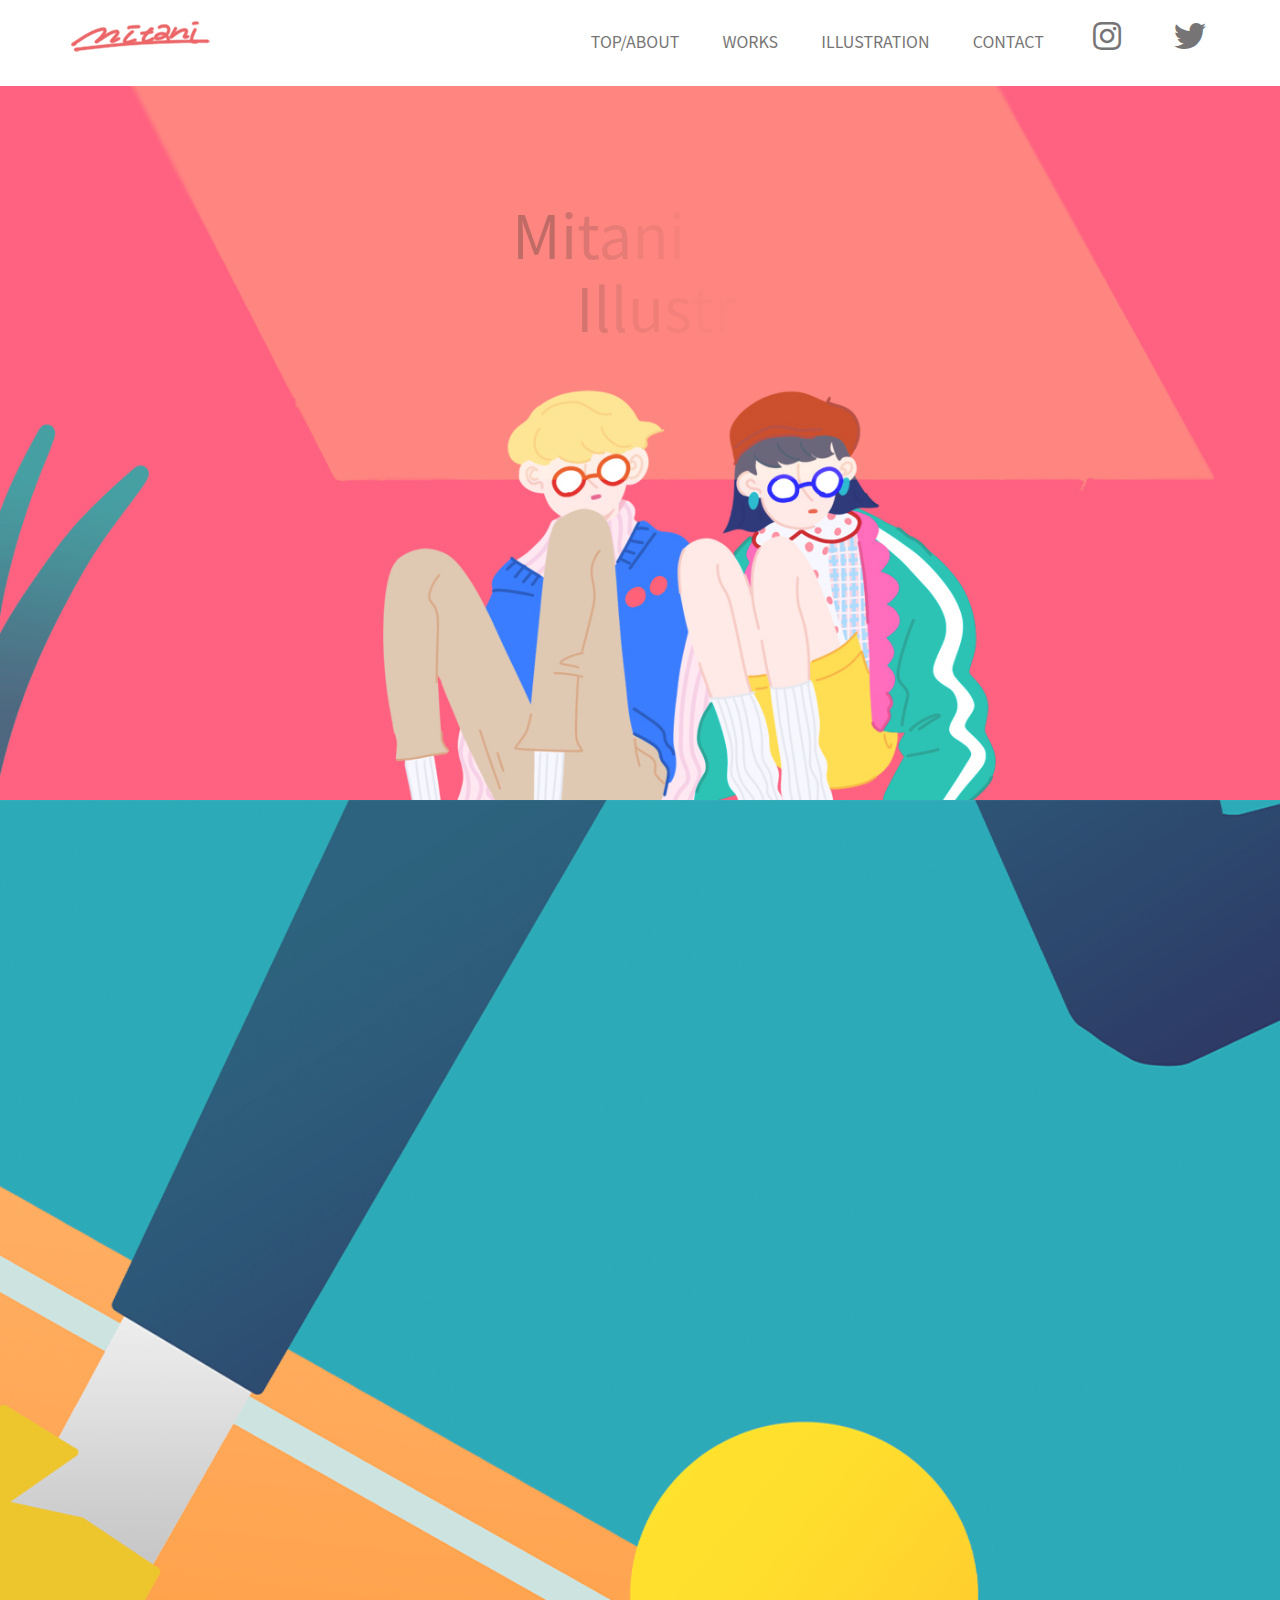
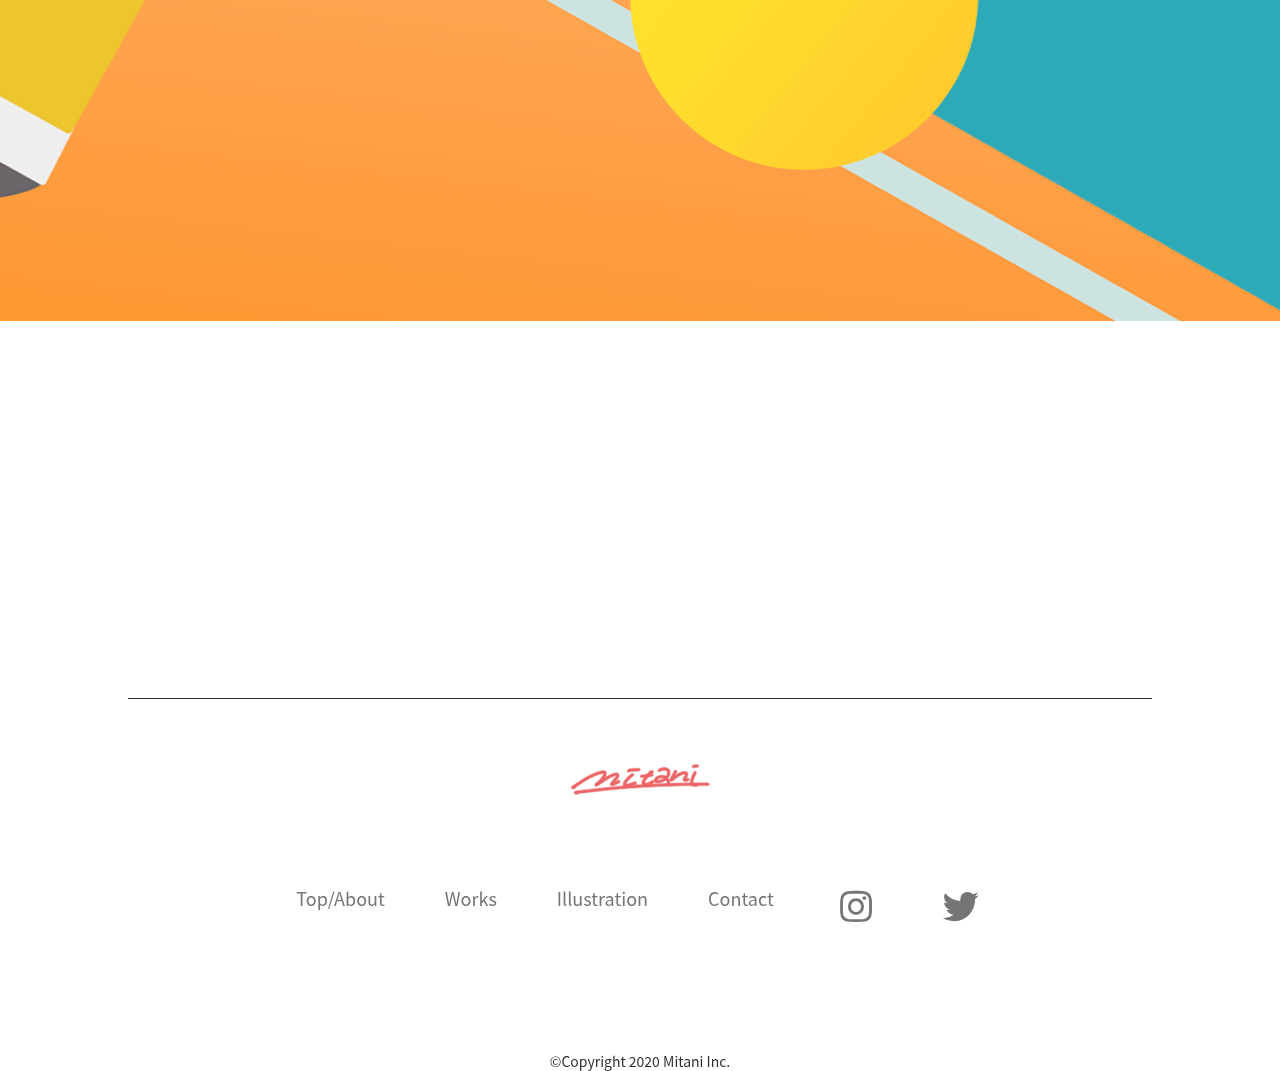
==== Illustrator_mitani/top/index.html @ fb699478 "Add files via upload" ====
<!doctype html>
<html>
<head>
<meta charset="UTF-8">
<title>Mitani Illustration</title>

   <meta name="viewport" content="width=device-width,initial-scale=1.0">

    <meta name="description" content="">

    <meta property="og:title" content="mitani">

    <meta property="og:description" content=""> 

    <meta property="og:type" content="website">

    <meta property="og:url" content="#">

    <meta property="og:site_name" content="mitani">

    <meta name="format-detection" content="telephone=no">

    <link rel="canonical" href="#">

    <link rel="apple-touch-icon-precomposed" href="../common/images/meta/touch_icon.jpg">

    <link rel="shortcut icon" href="../common/images/logo.png">

	<link href="https://use.fontawesome.com/releases/v5.6.1/css/all.css" rel="stylesheet">
	
	<link rel="stylesheet" href="../common/css/reset.css">	
	
	<link rel="stylesheet" href="css/style.css">
	
	<link href="https://fonts.googleapis.com/css?family=Noto+Sans+JP:400,500,700&display=swap" rel="stylesheet">
	
	<script src="../common/js/jquery-3.4.1.min.js"></script>

	
</head>

<body>
	
<header class="navigation">
	<div class="header">
	  <div class="logo"> <a href="../top/index.html"><img src="../common/images/logo.png"></a></div>
	  <a class="nav-button" href="#">
		<span></span>
		<span></span>
		<span></span>
	  </a>
	  <nav class="nav-wrap close">
		<ul class="nav">
		  <li><a href="index.html">Top/About</a></li>
		  <li><a href="../works/index.html">Works</a></li>
		  <li><a href="../illastration/index.html">Illustration</a></li>
		  <li><a href="../contact/index.html">Contact</a></li>
		<li><a href="https://www.instagram.com/mitani_m.y/"><i class="fab fa-instagram fa-2x fa-fw"></a></i></li>
		<li><a href="https://twitter.com/mitani_0319"><i class="fab fa-twitter fa-2x fa-fw"></a></i></li>
		</ul>
	  </nav>
	</div>
</header>
<div id="wrapper">

	<section class="main">
		<h1 class="site_title target">Mitani</h1>
		<h1 class="site_title_bm target2">Illustration</h1>
		<img src="images/top_main_sp.jpg" class="main_sp img_sp" alt="メインビジュアル">
　 　　　<img src="images/top_main.jpg" class="main_pc img_pc" alt="メインビジュアル">
	</section>
	
	<section class="about_main">
		<div class="fadein">
			<div class="text-right">
				<div class="profile_img"><img src="images/profile_img_sp.png" class="img_sp" alt=""><img src="images/profile_white.png" class="img_pc" alt="プロフィール文章の下の画像">
					<div class="profile-text_inner">
						<h1 class="profile_title text-center">Profile</h1>
						<h2 class="profile_name text-center">Mitani</h2>
						<p class="profile_school text-center">桑沢デザイン研究所在学　ビジュアルデザイン専攻</p>
						<p class="profile_sentence text-left">自主制作の一環として、イラストを制作。イラストで広告やパッケージ、CDジャケットなどの仕事に携わりたいと思っています。<br>
						[受賞歴」<br>
						2019年度　ペーターズギャラリーコンペ　鈴木成一賞を受賞</p>
					</div>
				</div>
			</div>
		</div>
	<div class="fadein">
		<div class="concept_img"><img src="images/concept_white.png" class="img_pc" alt="コンセプト文章の下の画像">
								<img src="images/concept_img_sp.png" class="img_sp" alt="コンセプト文章の下の画像">
			<div class="concept">
				<h1 class="concept_title">Concept</h1>
				<div class="concept-tex_inner">
					<p class="concept_sentence text-left">平面構成のようなイラストレーションでカラフルだけど見ていて疲れない色合い。<br>
					お洒落な男の子と女の子を描くことを目指しています。</p>
				</div>
			</div>
		</div>
	</div>
	</section>

	<section class="insta_inner">
		<div class="fadein">
			<h2 class="instagram_title text-center">Instagram</h2>
			<script src="https://apps.elfsight.com/p/platform.js" defer></script>
			<div class="elfsight-app-e141dd8c-23d3-4271-805c-89e4c3fab37d"></div>
			<a href="https://www.instagram.com/mitani_m.y/">
				<div class="sns_inner text-center">
					<div class="sns-btn">
							<i class="fab fa-instagram fa-fw insta_icon"></i>
							<span>Follow my Instagram</span>
							<i class="fas fa-chevron-right next"></i>
					</div>
				</div>
			</a>
		</div>
	</section>
	<footer class="hr">
       <h1 class="logo_footer">
              <img src="../common/images/logo.png">
       </h1>    
                <!--メニュー-->
          <div class="footer_menu">        
			<ul class="footer_nav">
					<li class="footer_nav_title"><a href="index.html">Top/About</a></li>
					<li class="footer_nav_title"><a href="../works/index.html">Works</a></li>
					<li class="footer_nav_title"><a href="../illastration/index.html">Illustration</a></li>
					<li class="footer_nav_title"><a href="../contact/index.html">Contact</a></li>
					<li class="footer_nav_title"><a href="https://www.instagram.com/mitani_m.y/"><i class="fab fa-instagram fa-2x fa-fw"></a></i></li>
					<li class="footer_nav_title"><a href="https://twitter.com/mitani_0319"><i class="fab fa-twitter fa-2x fa-fw"></a></i></li>
			</ul>
			  	<div class="copyrights"><small>&copy;Copyright 2020 Mitani Inc.</small></div>
          </div>              
	</footer>
<!--footerここまで-->	
	
</div>
</body>
</html>
---- Illustrator_mitani/top/css/style.css ----
@charset "UTF-8";
/* CSS Document */

#eapps-instagram-feed-1 a {
	color: #fff!important;
	background-color: #fff!important;
}


html{
	font-size: 62.5%;
}
body{

	color: #000000;
	font-family: "Gill Sans","Noto Sans CJK JP";
	font-size: 1.4rem;
	-webkit-font-smoothing:antialiased;
	-moz-osx-font-smoothing:gravscale;
}

a{
	text-decoration: none;
	color: #595757;
}
ul{
	list-style: none;
}
li{
	list-style: none;
}
img{
	max-width: 100%!important;
	height: auto!important;
}
.text-center{
	text-align: center;
}
.img_sp{
	display: none;
}
/*-------------------------------------


header

---------------------------------------*/
.header {
  display: flex;
  justify-content: space-between;
  padding: 20px;
background-color: #fff;
	box-sizing: border-box;
}
.navigation{
		position:sticky;
		z-index: 500;
		box-sizing: border-box;
		width: 100%;
	}

.nav-button {
  display: none;

}
.nav a {
    font-size: 1.6rem;
	text-transform: uppercase;
  }
.nav a:hover{
	color: #ec5939; 
}
 .nav li {
    display: inline-block;
    margin: 0 20px;
  }
.nav li:last-of-type{
	margin-right: 50px;
}
.logo{
	margin-left: 50px;
}
.nav-wrap.open {
  display: block;
}
.nav-wrap.close {
  display: none;
}

/*-------------------------------------------------

mainvsual

-------------------------------------------------*/
.main{
	position: relative;
}
.site_title{
	position: absolute;
	top: 18%;
    left: 40%;
    font-size: 6rem;
}
.site_title_bm{
	position: absolute;
	top:28%;
	left: 45%;
	font-size: 6rem;
}
.indent{
	text-indent: 2rem;
}
.main_pc{
	width: 100%;
}

/*-------------------------------------------------

profile

-------------------------------------------------*/
.about_main{
	background-image: url(../images/profile_bg.png);
    background-size: cover;
    padding-bottom: 72px;
    background-repeat: no-repeat;
    background-position: center;
}
.profile_img{
	color: #000000;
	text-align: right;
    top: 80px;
	position: relative;

}
.profile-text_inner{
	width: 420px;
	position:absolute;
	z-index: 20;
	right: 150px;
	top:112px;

}
.profile_title{
	letter-spacing: 0.1em;
    font-weight: bold;
	font-size: 4.8rem;
 	margin: 0 auto 40px;

}
.profile_name{
	font-size: 2.4rem;
	font-weight: bold;
	margin-bottom: 30px;
}
.profile_school{
	margin-bottom: 20px;
	font-size: 1.8rem;
	font-weight: 700;
}
.profile_sentence{
	text-align: left;
	line-height: 28px;
	font-size: 1.4rem;
	font-weight: 700;
}
 .fadein {
  opacity: 0;
  transform : translate(0, 50px);
  transition : all 1500ms;
}

.fadein.scrollin{
  opacity: 1;
  transform: translate(0, 0);
}

/*-------------------------------------------------

concept

-------------------------------------------------*/

.concept_img{
	margin-top: 120px;
	margin-left: 10px;
	position: relative;
}


.concept-tex_inner{
	width: 420px;
	position: absolute;
	z-index: 10;
	left: 219px;
	top:117px;

}
.concept_sentence{
	font-weight: 700;
	font-size: 2.2rem;
	line-height: 44px;
	
}
.concept_title{
	letter-spacing: 0.1em;
	position: absolute;
	z-index: 20;
	left: 100px;
	top: 95px;
	font-weight: bold;
	font-size: 4.8rem;
	writing-mode: vertical-rl;
    -ms-writing-mode: tb-rl;
    -webkit-writing-mode:vertical-rl; 
}


/*-------------------------------------------------

instagram

-------------------------------------------------*/

.instagram_title{
	font-weight: bold;
	font-size: 4.8rem;
	margin-bottom: 80px;
	margin-top: 32px;
}
.insta_inner{
	margin: 112px 100px 0;
}

.sns-btn{
	height: auto;
	position: relative;
    display: inline-block;
    width: 363px;
    padding: 23px 0 20px;
    border: 3px solid #000;
    font-size: 2.2rem;
    letter-spacing: .04em;
    text-align: center;
    text-decoration: none;
    box-sizing: border-box;
    border-radius: 2px;
}

.sns_inner{
	margin-bottom: 64px;
}

/*-------------------------------------------------

footer

-------------------------------------------------*/
.hr{
	 height: 1px;
  	border: none;
 	 border-top: 1px #000000 solid;
	width: 80%;
	text-align: center;
	margin: 0 auto;
}
.logo_footer{
	margin: 64px 0;
	text-align:center;
}
.footer_nav{
	justify-content: center;
	display: flex;
	margin-bottom: 104px;
	
}
.footer_nav_title{
	text-align: center;
	display:inline-block;
	font-size: 1.8rem;
	font-weight: 500;
	padding:  30px 30px 25px 30px;
}
.footer_nav_title a:hover{
	color: #ec5939; 
}
.copyrights{
	text-align: center;
	margin-bottom: 32px;
}
/*スマホ*/
	
@media screen and (min-width: 481px) {
  .nav-wrap {
    display: block !important;
  }
}
@media screen and (max-width: 920px){
	
	.nav li{
		    margin: 0 10px;
	}
	.nav a{
		    font-size: 1.2rem;
	}
	.site_title{
		    top:10%;
	}
}
@media screen and (max-width: 720px) {


#wrapper{
width:100%;
overflow-x: hidden !important;
}
.img_sp{
		display: block;
	}	
.img_pc{
		display: none;
	}

.nav-wrap.close {
    display: none;
}
.nav-wrap.open {
    display: block;
}

.content {
  padding: 20px;
}
.nav-button {
    display: block;
    cursor: pointer;
  }
.nav-wrap {
    position: fixed;
    left: 0;
    top: 0;
    display: none;
    z-index: 10;
    background-color: rgba(0, 0, 0, 0.7);
    width: 100%;
    height: auto;
	}
  .nav {
      height: 100%;
      position: relative;
      overflow-x: hidden;
      overflow-y: auto;
    }
 .nav li {
      display: block;
      margin: 2em;
	}
	.nav li:last-of-type{
		margin-bottom: 100px;
	}
 .nav a {
        color: #fff;
        font-size: 18px;
      }
  /*メニューボタンのエフェクト*/
  .nav-button,
  .nav-button span {
    display: inline-block;
    transition: all 0.4s;
    box-sizing: border-box;
  }
  .nav-button {
    z-index: 20;
    position: relative;
    width: 40px;
    height: 36px;
  }
  .nav-button span {
    position: absolute;
    left: 0;
    width: 100%;
    height: 4px;
    background-color: #ec5939;
    border-radius: 4px;
  }
  .nav-button span:nth-of-type(1) {
    top: 0;
  }
  .nav-button span:nth-of-type(2) {
    top: 16px;
  }
  .nav-button span:nth-of-type(3) {
    bottom: 0;
  }
  .nav-button.active span:nth-of-type(1) {
    -webkit-transform: translateY(16px) rotate(-45deg);
    transform: translateY(16px) rotate(-45deg);
  }
  .nav-button.active span:nth-of-type(2) {
    opacity: 0;
  }
  .nav-button.active span:nth-of-type(3) {
    -webkit-transform: translateY(-16px) rotate(45deg);
    transform: translateY(-16px) rotate(45deg);
  }
	.logo{
		margin-left: 0;
	}
	/*--------------------
	
	main
	------------------------*/
	.main{
		line-height: 0;
	}
	.main_sp{
		width: 100%;
	}
	.site_title_bm{
		top: 40%;
    	left: 38%;
    	font-size: 4rem;
	}
	.site_title{
		top: 28%;
    	left: 20%;
    	font-size: 4rem;
	}
	.about_main{
		background-image: url("../images/profile_bg_sp.jpg");
	}
	.profile_title{
		    font-size: 2.8rem;
    		margin: 0 auto 20px;
	}
	.profile_name{
		    font-size: 1.8rem;
    	margin-bottom: 10px;
	}
	.profile_school{
		line-height: 16px;
		margin-bottom: 8px;
    	font-size: 0.8rem;
		text-align: left;
	}
	.profile_sentence{
		line-height: 16px;
    	font-size: 0.8rem;
	}
	.profile-text_inner{
  	width: 65%;
    right: 17%;
    top: 17%;
	}
	.profile_img{
		top: 120px;
		margin-bottom: 260px;
	}
	.concept_img{
		margin-left: 0;
		margin-right: 40px;
	}
	.concept_title{
    left: 10%;
    top: 25%;
    font-size: 3rem;
	}
	.concept-tex_inner{
		left: 25%;
        top: 35%;
    	width: 210px;
	}
	.concept_sentence{
		font-size: 1.2rem;
    	line-height: 24px;
	}
	/*-------------------------------------
	
	
	insta
	
	-------------------------------------*/
	.instagram_title {
    font-size: 3.6rem;
    margin-bottom: 40px;
	}
	.insta_inner{
	    margin: 64px 40px 0;
}
	.next{
		color: #595757;
    	vertical-align: middle;
    	margin-left: 5px;
	}

	.sns-btn{
		padding: 10px 0;
		width: 250px;
		border: 2px solid #595757;
		font-size: 1.4rem;
	}
	.insta_icon{
		vertical-align: middle;
	}
	.footer_nav{
		display: block;
	}
	.footer_nav_title{
		padding: 20px;
	}
	 .fadein {
  transform : translate(0, 25px);
  transition : all 800ms;
}

}


	
	
	
	
	
	
	
	
	
	
	
	
}
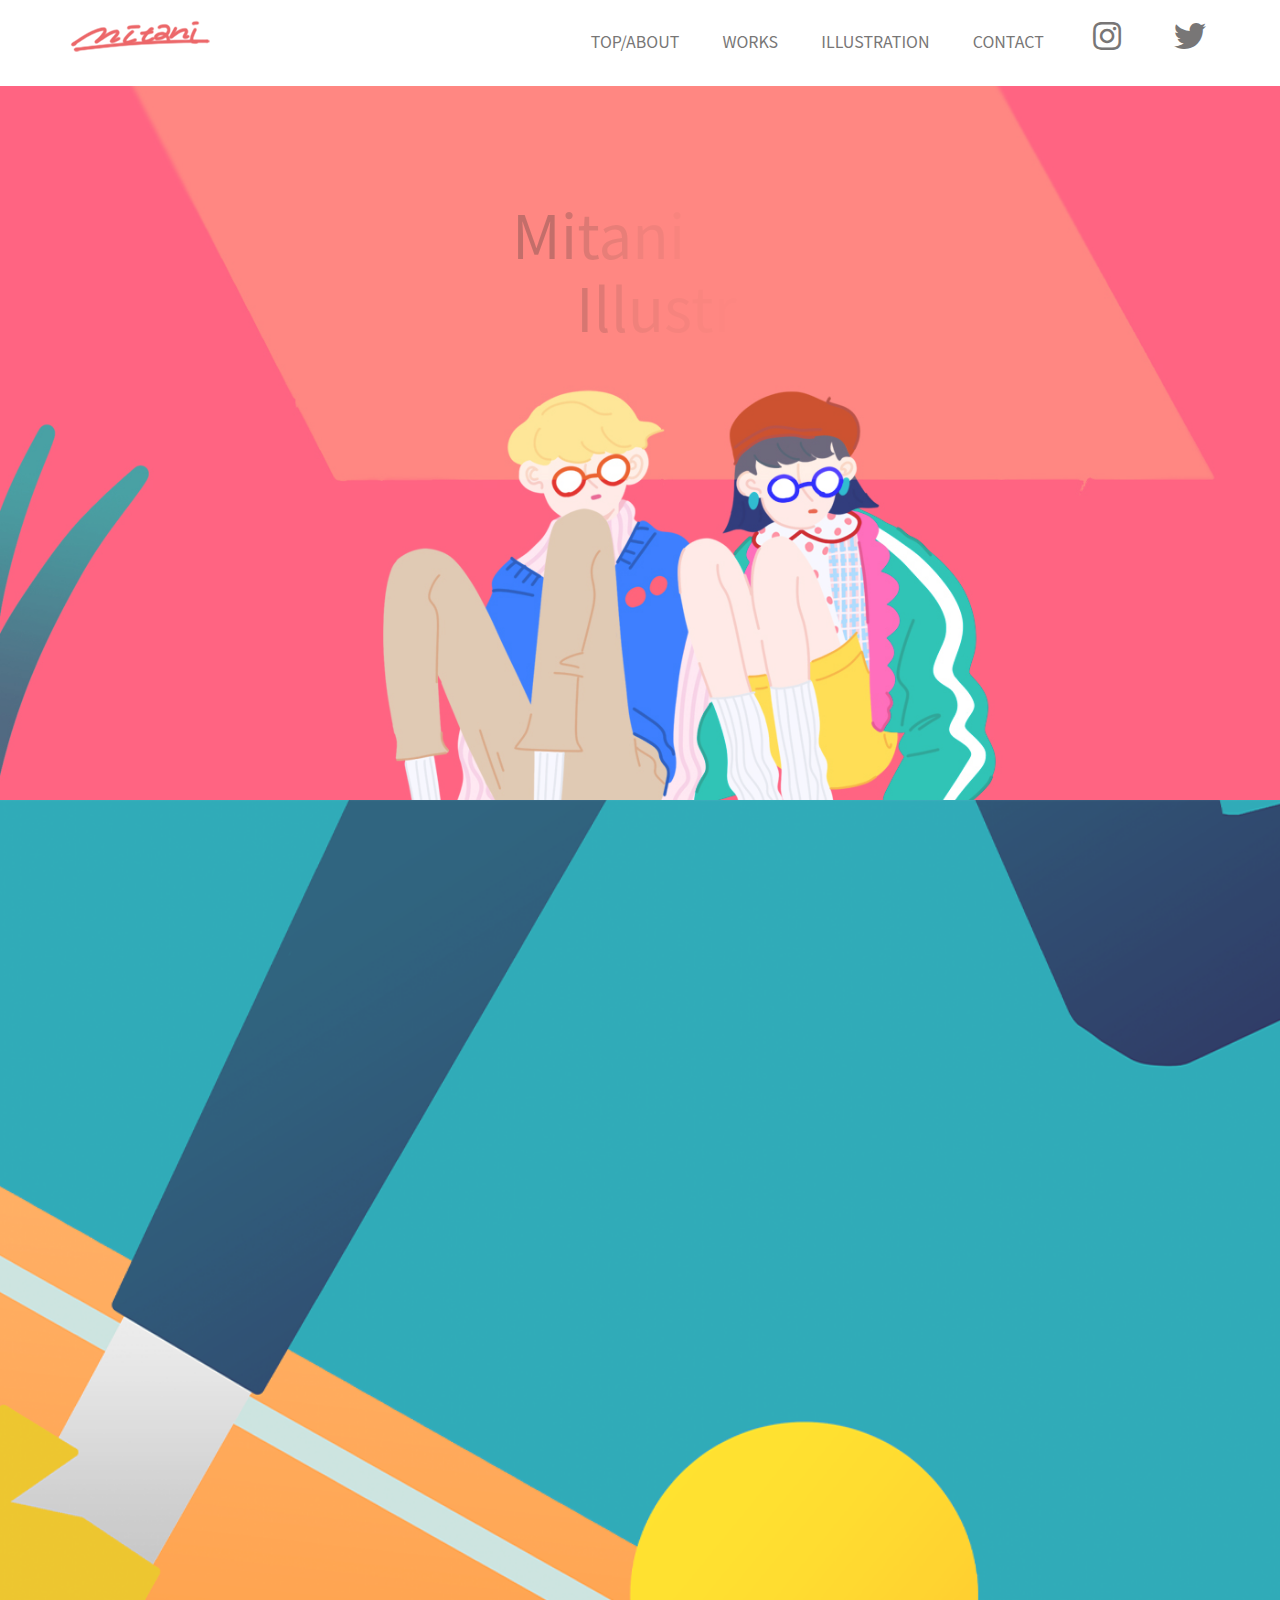
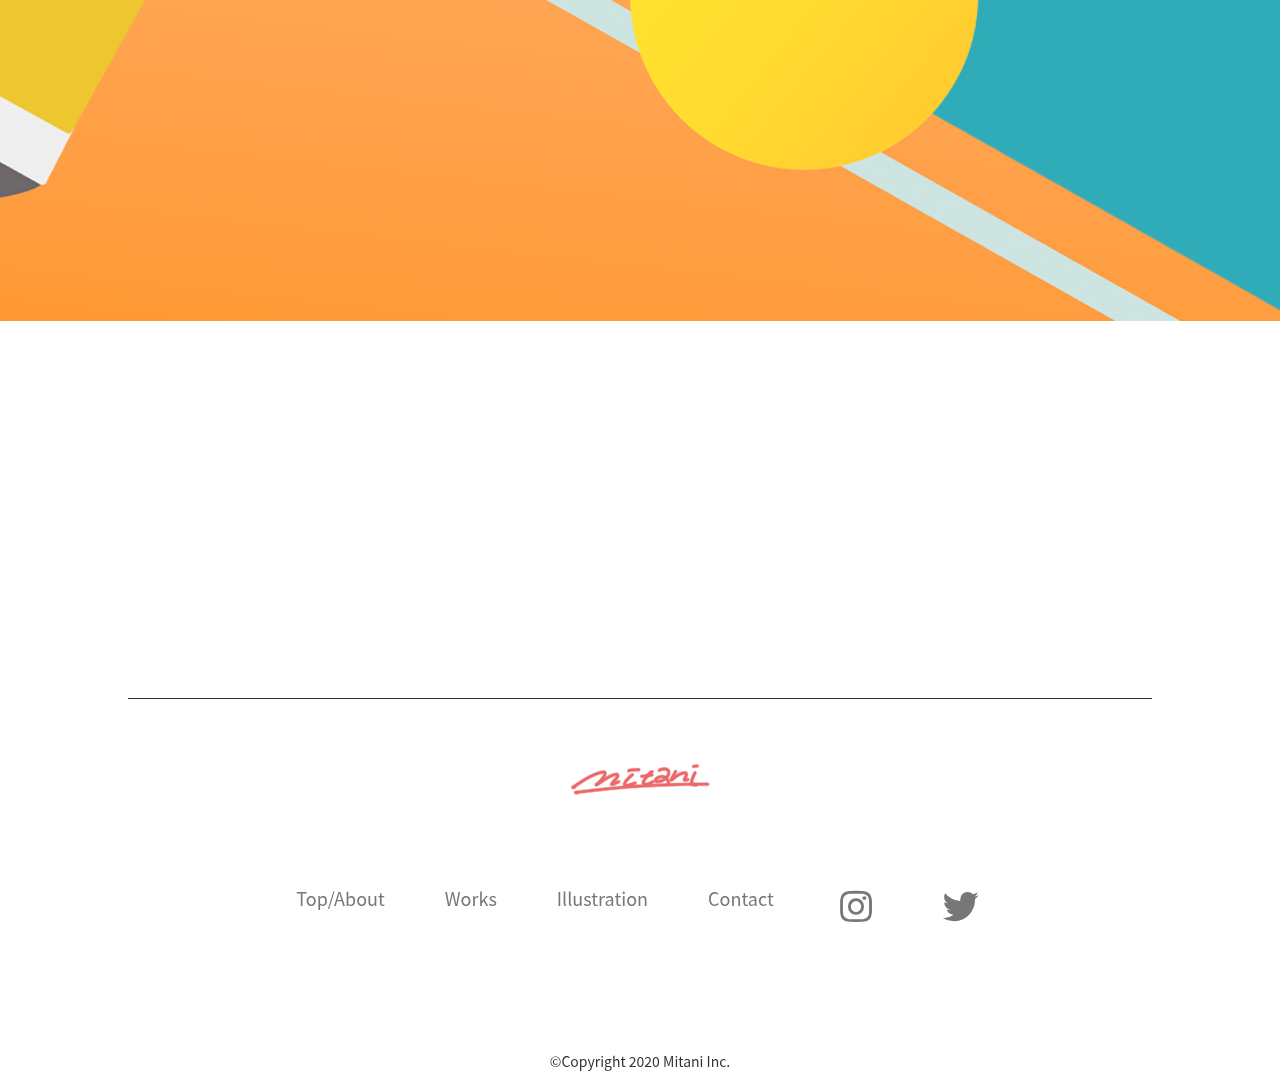
==== commit 293fd6b1: "Update index.html" ====
--- a/Illustrator_mitani/top/index.html
+++ b/Illustrator_mitani/top/index.html
@@ -3,39 +3,22 @@
 <head>
 <meta charset="UTF-8">
 <title>Mitani Illustration</title>
-
    <meta name="viewport" content="width=device-width,initial-scale=1.0">
-
     <meta name="description" content="">
-
     <meta property="og:title" content="mitani">
-
     <meta property="og:description" content=""> 
-
     <meta property="og:type" content="website">
-
     <meta property="og:url" content="#">
-
     <meta property="og:site_name" content="mitani">
-
     <meta name="format-detection" content="telephone=no">
-
     <link rel="canonical" href="#">
-
     <link rel="apple-touch-icon-precomposed" href="../common/images/meta/touch_icon.jpg">
-
     <link rel="shortcut icon" href="../common/images/logo.png">
-
 	<link href="https://use.fontawesome.com/releases/v5.6.1/css/all.css" rel="stylesheet">
-	
 	<link rel="stylesheet" href="../common/css/reset.css">	
-	
 	<link rel="stylesheet" href="css/style.css">
-	
 	<link href="https://fonts.googleapis.com/css?family=Noto+Sans+JP:400,500,700&display=swap" rel="stylesheet">
-	
 	<script src="../common/js/jquery-3.4.1.min.js"></script>
-
 	
 </head>
 
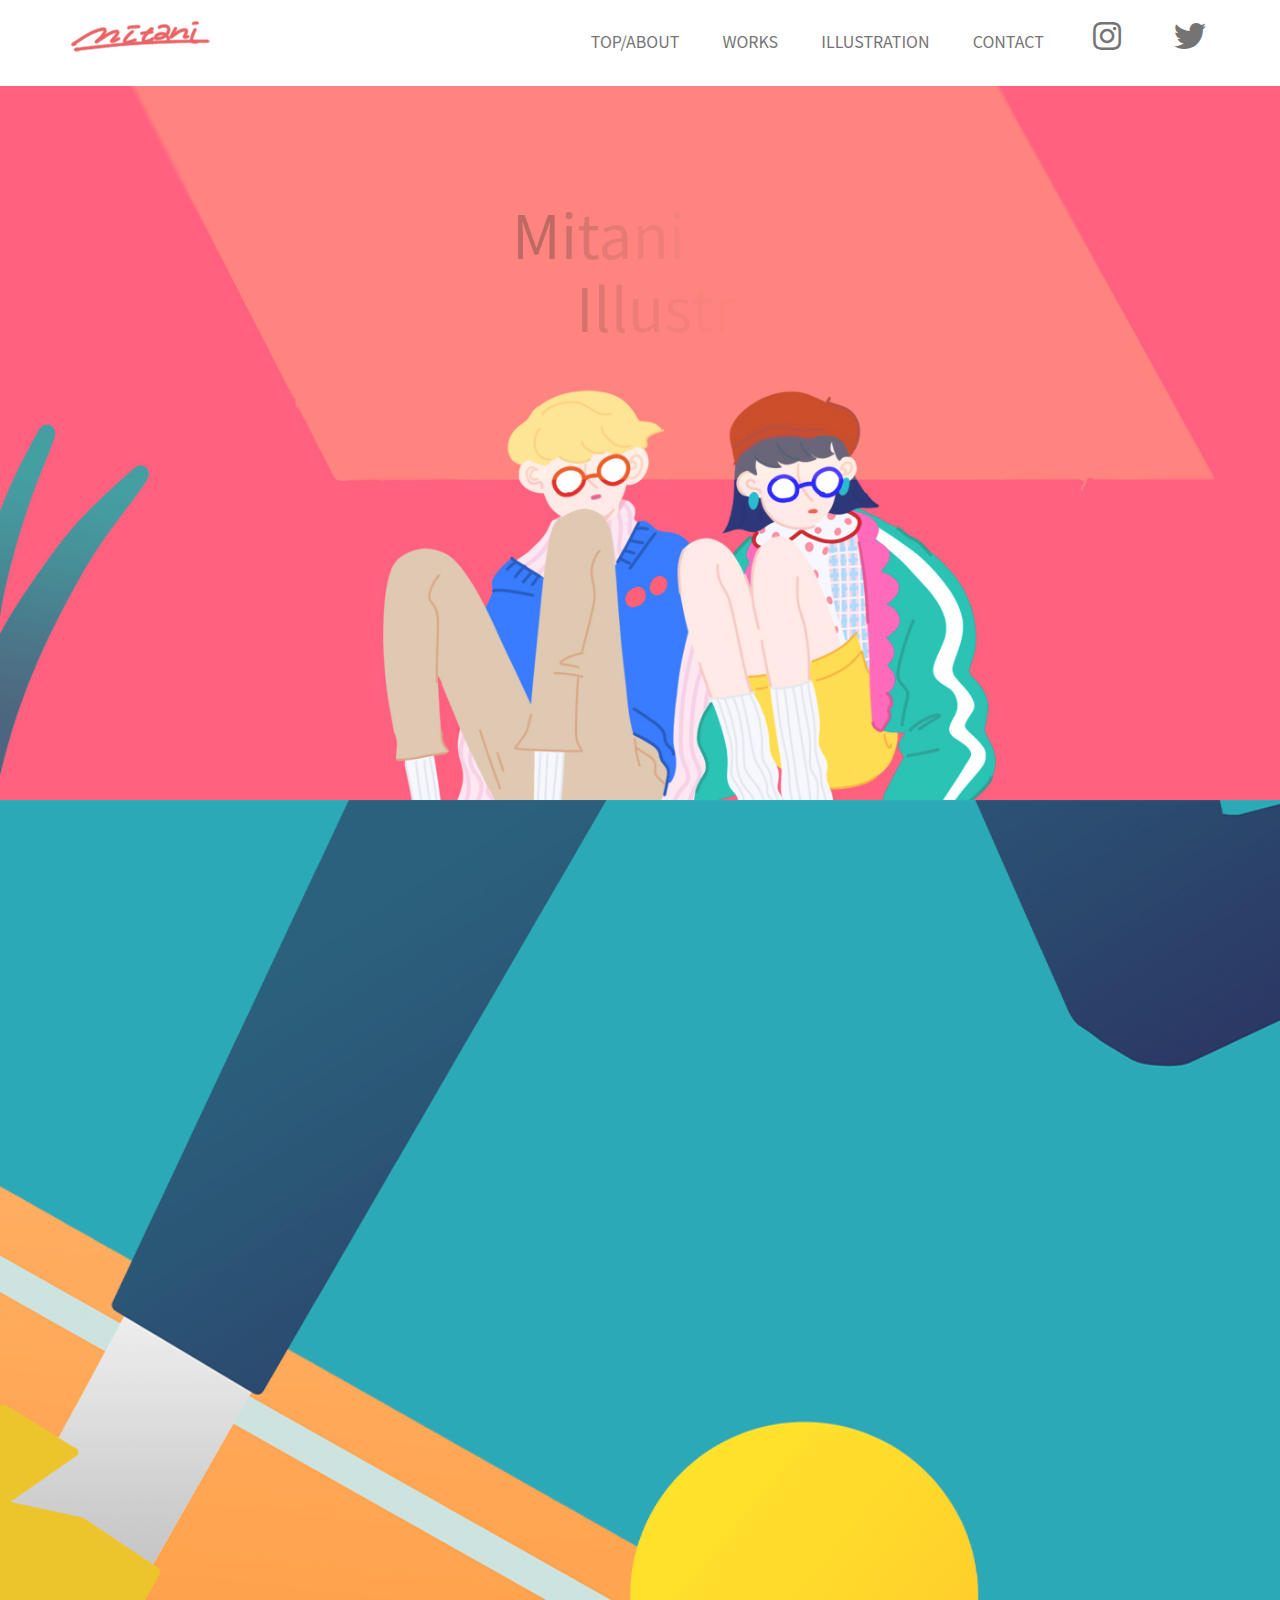
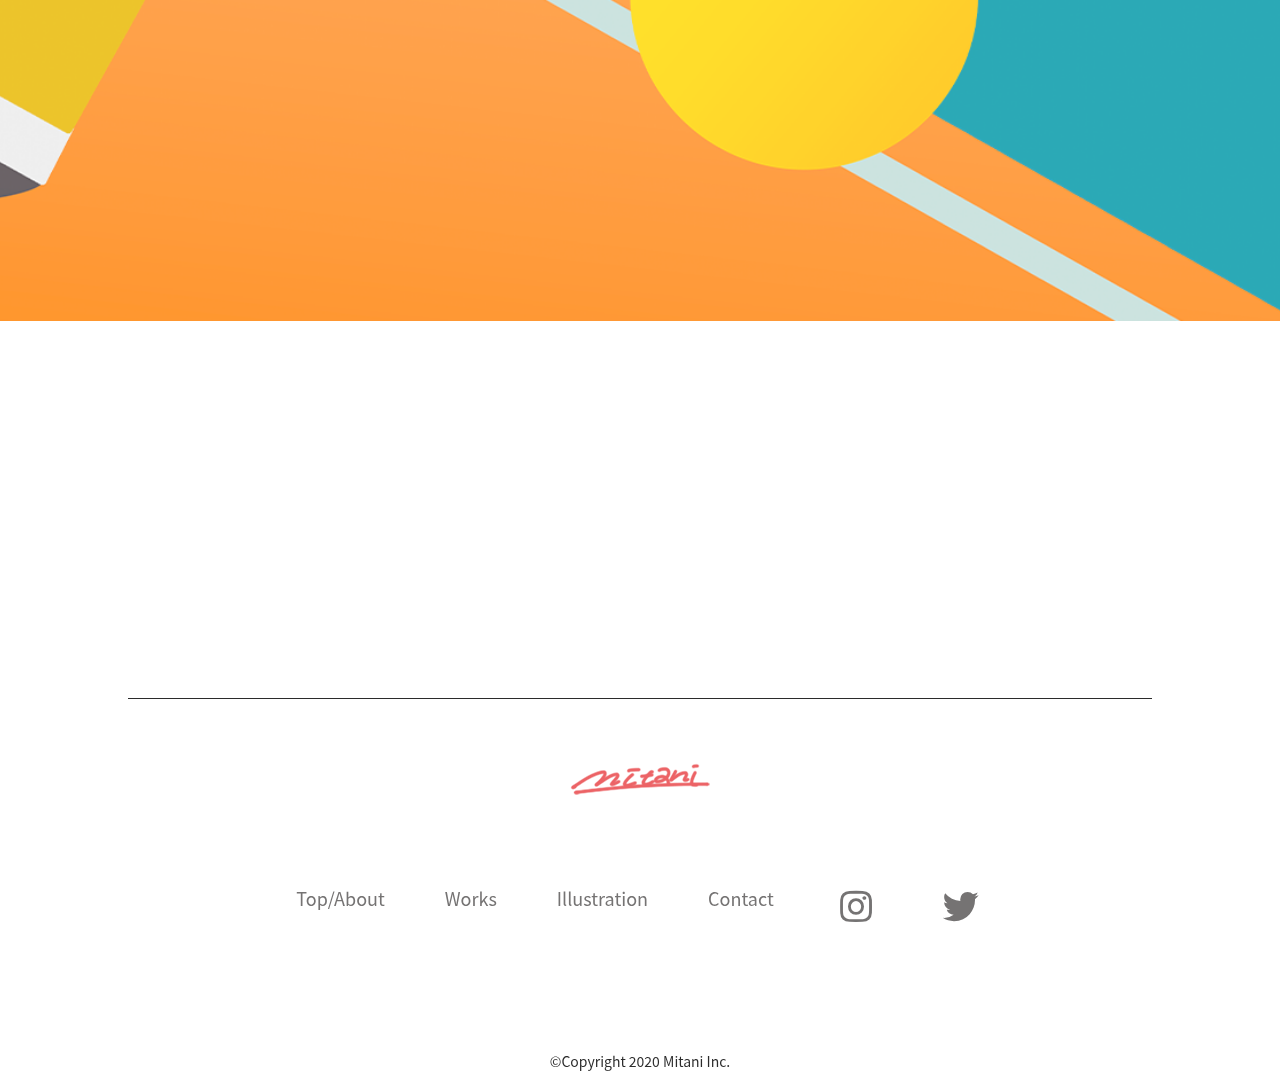
==== commit 90cb0da1: "Update index.html" ====
--- a/Illustrator_mitani/top/index.html
+++ b/Illustrator_mitani/top/index.html
@@ -18,8 +18,7 @@
 	<link rel="stylesheet" href="../common/css/reset.css">	
 	<link rel="stylesheet" href="css/style.css">
 	<link href="https://fonts.googleapis.com/css?family=Noto+Sans+JP:400,500,700&display=swap" rel="stylesheet">
-	<script src="../common/js/jquery-3.4.1.min.js"></script>
-	
+	<script src="../common/js/jquery-3.4.1.min.js"></script>	
 </head>
 
 <body>
